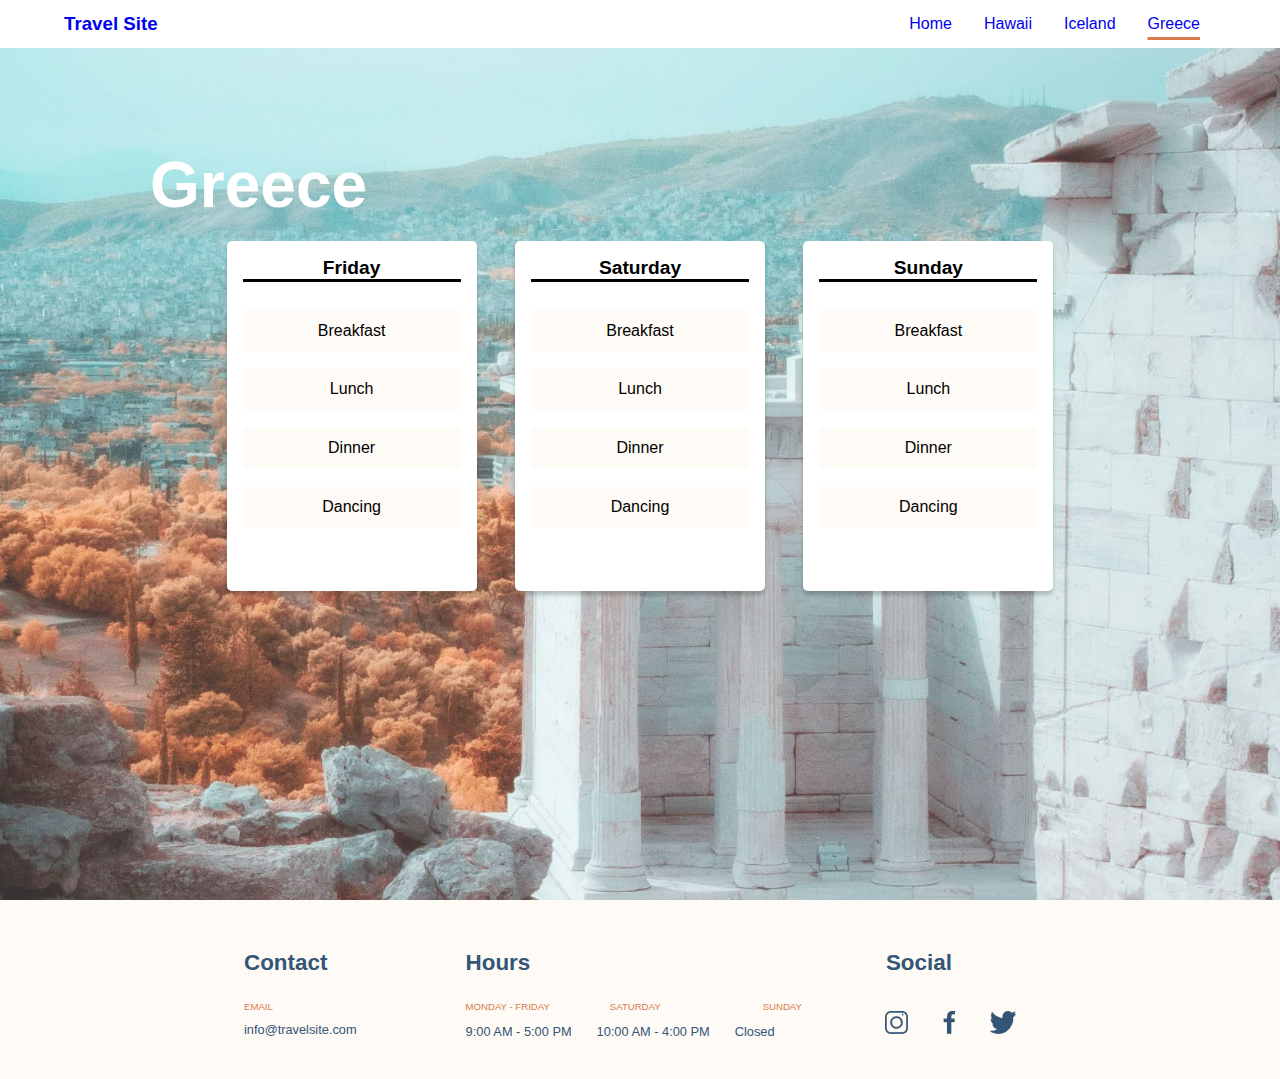
==== pages/greece.html @ 51a12d16 "First commit" ====
<!DOCTYPE html>
<html lang="en">
  <head>
    <meta charset="UTF-8" />
    <meta http-equiv="X-UA-Compatible" content="IE=edge" />
    <meta name="viewport" content="width=device-width, initial-scale=1.0" />
    <title>Destination Greece</title>
    <link rel="stylesheet" href="../css/global.css" />
    <link rel="stylesheet" href="../css/greece.css" />
  </head>
  <body>
    <nav class="nav">
      <div class="travelSite">
        <h3 class="homeButton">
          <a class="homeButton__link" href="../index.html">Travel Site</a>
        </h3>
      </div>
      <ul class="nav__list">
        <li class="nav__list-item-home">
          <a class="nav__list-item-link" href="../index.html">Home</a>
        </li>
        <li class="nav__list-item-hawaii">
          <a class="nav__list-item-link" href="/pages/hawaii.html">Hawaii</a>
        </li>
        <li class="nav__list-item-iceland">
          <a class="nav__list-item-link" href="/pages/iceland.html">Iceland</a>
        </li>
        <li class="nav__list-item-greece">
          <a class="nav__list-item-link" href="/pages/greece.html">Greece</a>
        </li>
      </ul>
    </nav>

    <hero class="hero__greece">
      <div class="hero__greece-block">
        <p class="greece">Greece</p>
      </div>
      <section class="destination">
        <div class="destination__greece">
          <p class="destination__greece-date">Friday</p>
          <p class="destination__greece-p">Breakfast</p>
          <p class="destination__greece-p">Lunch</p>
          <p class="destination__greece-p">Dinner</p>
          <p class="destination__greece-p">Dancing</p>
        </div>
        <div class="destination__greece">
          <p class="destination__greece-date">Saturday</p>
          <p class="destination__greece-p">Breakfast</p>
          <p class="destination__greece-p">Lunch</p>
          <p class="destination__greece-p">Dinner</p>
          <p class="destination__greece-p">Dancing</p>
        </div>
        <div class="destination__greece">
          <p class="destination__greece-date">Sunday</p>
          <p class="destination__greece-p">Breakfast</p>
          <p class="destination__greece-p">Lunch</p>
          <p class="destination__greece-p">Dinner</p>
          <p class="destination__greece-p">Dancing</p>
        </div>
      </section>
    </hero>

    <footer class="footer">
      <div class="footer__block">
        <p class="contact">Contact</p>
        <p class="email">EMAIL</p>
        <p class="email__address">info@travelsite.com</p>
      </div>
      <div class="footer__block">
        <p class="hours">Hours</p>
        <p class="dates">
          <span class="date">MONDAY - FRIDAY</span
          ><span class="sat">SATURDAY</span><span class="sun">SUNDAY</span>
        </p>
        <p>
          <span class="time">9:00 AM - 5:00 PM</span
          ><span class="time">10:00 AM - 4:00 PM</span
          ><span class="time">Closed</span>
        </p>
      </div>
      <div class="footer__block">
        <p class="social">Social</p>
        <div class="socials">
          <img
            class="image"
            src="/assets/images/icon-instagram.png"
            alt="Instagram Logo"
          />
          <img
            class="image"
            src="/assets/images/icon-facebook.png"
            alt="Facebook Logo"
          />
          <img
            class="image"
            src="/assets/images/icon-twitter.png"
            alt="Twitter Logo"
          />
        </div>
      </div>
    </footer>
  </body>
</html>
---- css/global.css ----
* {
  box-sizing: border-box;
  margin: 0;
  padding: 0;
  font-family: Verdana, Geneva, Tahoma, sans-serif;
}

/* FOOTER */
.footer {
  display: flex;
  justify-content: space-evenly;
  background-color: #fefaf5;
  padding: 50px 0px 0px 160px;
}

.contact,
.hours,
.social {
  color: #335576;
  font-weight: 600;
  font-size: 1.4rem;
}

.date {
  padding-right: 60px;
  color: #db7a4e;
  font-size: 0.6rem;
  font-weight: 100;
}

.sat {
  padding-right: 102px;
}

.time,
.email__address {
  padding-right: 25px;
  font-size: 0.8rem;
  color: #335576;
}

.email,
.dates {
  color: #db7a4e;
  font-size: 0.6rem;
  padding: 25px 0 10px 0;
}

.socials {
  display: flex;
  justify-content: center;
  padding-top: 35px;
  padding-left: 25px;
  float: left;
  width: 45%;
  height: 45%;
  object-fit: scale-down;
}

.image {
  overflow: visible;
  padding-right: 35px;
}

/* NAV */
.nav {
  position: fixed;
  display: flex;
  justify-content: space-between;
  align-items: center;
  top: 0;
  background-color: #ffffff;
  width: 100%;
  height: 48px;
}

.homeButton__link {
  text-decoration: none;
}

.homeButton__link:visited {
  color: #335576;
}

.homeButton__link:hover {
  color: purple;
}

.homeButton:hover {
  cursor: pointer;
}

.nav__list {
  display: flex;
  justify-content: flex-end;
  list-style-type: none;
  align-items: center;
  margin-right: 64px;
}

.nav__list-item-link {
  text-decoration: none;
  padding: 16px;
}

.nav__list-item:hover {
  cursor: pointer;
}

.nav__list-item-link:visited {
  color: black;
}

.nav__list-item-link:hover {
  color: purple;
}

.travelSite {
  color: #335576;
  padding-left: 64px;
}
---- css/greece.css ----
.nav__list-item-greece {
  text-decoration: underline solid #db7a4e;
  text-decoration-thickness: 3px;
  text-underline-offset: 8px;
}

.hero__greece {
  height: 100vh;
  width: 100vw;
  background-image: url("../assets/images/greece.jpg");
  background-position: center;
  background-size: cover;
  display: flex;
  flex-direction: column;
  color: white;
  font-weight: bold;
  font-size: 1.5rem;
  padding-top: 48px;
}

.hero__greece-block {
  display: flex;
  margin: 100px 0 0 150px;
  font-size: 4rem;
}

.destination {
  display: flex;
  justify-content: center;
  align-items: center;
}

.destination__greece {
  border-radius: 5px;
  border: 1px solid black 0.2;
  box-shadow: 0 4px 4px rgba(0, 0, 0, 0.2);
  height: 350px;
  width: 250px;
  background-color: white;
  color: black;
  margin: 19.2px;
  display: flex;
  flex-direction: column;
  justify-content: space-between;
  align-items: center;
  font-weight: bold;
  font-size: 1.5rem;
  padding: 16px 16px 64px 16px;
}

.destination__greece-p {
  display: flex;
  justify-content: center;
  align-items: center;
  height: 15%;
  width: 100%;
  background-color: #fefaf5;
  font-size: 1rem;
  font-weight: 100;
}

.destination__greece-date {
  border-bottom: solid black 3px;
  width: 100%;
  text-align: center;
  margin-bottom: 10px;
  font-size: 1.2rem;
}
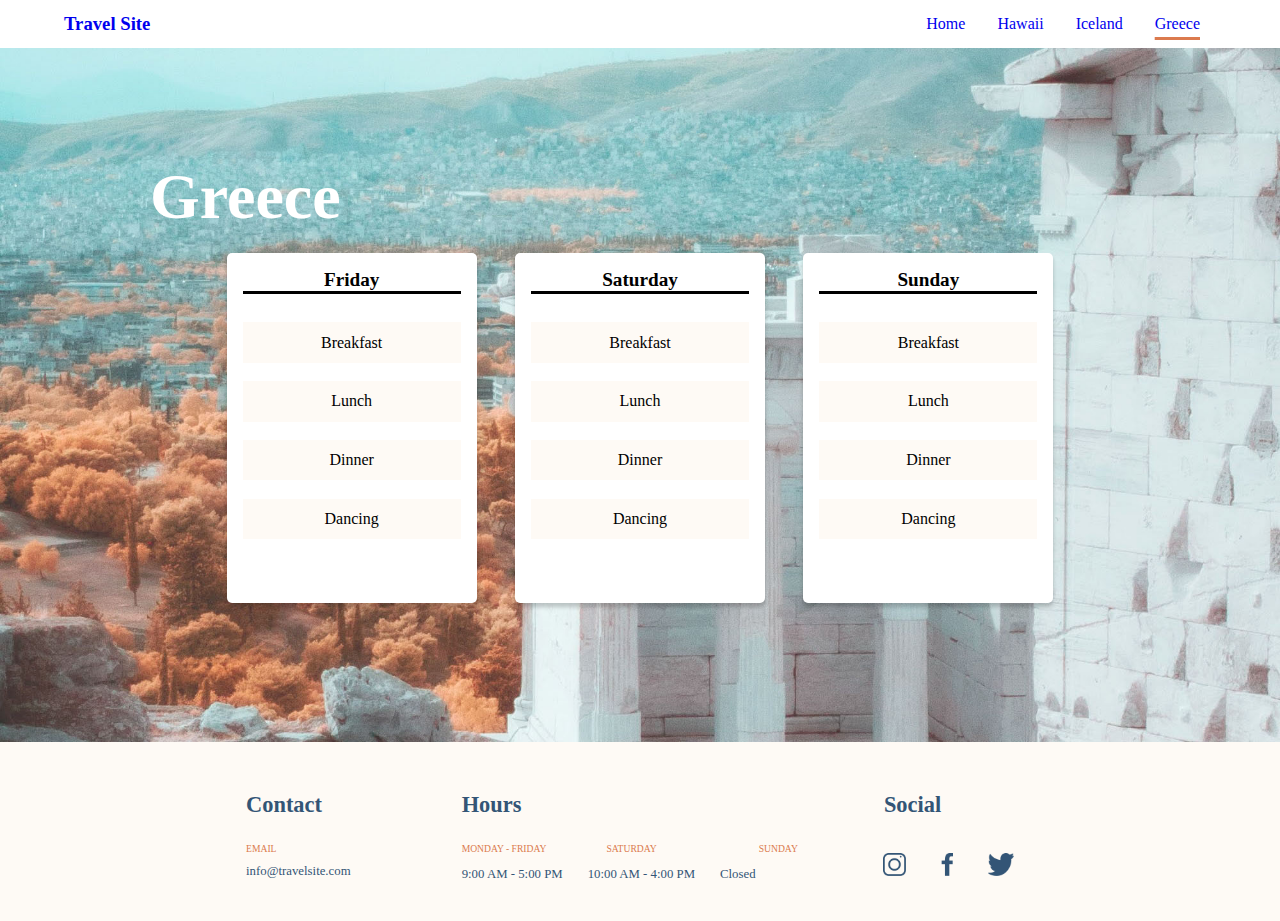
==== commit d3eb7149: "second commit" ====
--- a/pages/greece.html
+++ b/pages/greece.html
@@ -6,7 +6,7 @@
     <meta name="viewport" content="width=device-width, initial-scale=1.0" />
     <title>Destination Greece</title>
     <link rel="stylesheet" href="../css/global.css" />
-    <link rel="stylesheet" href="../css/greece.css" />
+    <link rel="stylesheet" href="../css/destinations.css">
   </head>
   <body>
     <nav class="nav">
@@ -16,13 +16,13 @@
         </h3>
       </div>
       <ul class="nav__list">
-        <li class="nav__list-item-home">
+        <li class="nav__list-item">
           <a class="nav__list-item-link" href="../index.html">Home</a>
         </li>
-        <li class="nav__list-item-hawaii">
+        <li class="nav__list-item">
           <a class="nav__list-item-link" href="/pages/hawaii.html">Hawaii</a>
         </li>
-        <li class="nav__list-item-iceland">
+        <li class="nav__list-item">
           <a class="nav__list-item-link" href="/pages/iceland.html">Iceland</a>
         </li>
         <li class="nav__list-item-greece">
@@ -31,31 +31,31 @@
       </ul>
     </nav>
 
-    <hero class="hero__greece">
-      <div class="hero__greece-block">
+    <hero class="hero__greece hero">
+      <div class="hero__block">
         <p class="greece">Greece</p>
       </div>
       <section class="destination">
-        <div class="destination__greece">
-          <p class="destination__greece-date">Friday</p>
-          <p class="destination__greece-p">Breakfast</p>
-          <p class="destination__greece-p">Lunch</p>
-          <p class="destination__greece-p">Dinner</p>
-          <p class="destination__greece-p">Dancing</p>
+        <div class="destination__cards">
+          <p class="destination__date">Friday</p>
+          <p class="destination__itinerary">Breakfast</p>
+          <p class="destination__itinerary">Lunch</p>
+          <p class="destination__itinerary">Dinner</p>
+          <p class="destination__itinerary">Dancing</p>
         </div>
-        <div class="destination__greece">
-          <p class="destination__greece-date">Saturday</p>
-          <p class="destination__greece-p">Breakfast</p>
-          <p class="destination__greece-p">Lunch</p>
-          <p class="destination__greece-p">Dinner</p>
-          <p class="destination__greece-p">Dancing</p>
+        <div class="destination__cards">
+          <p class="destination__date">Saturday</p>
+          <p class="destination__itinerary">Breakfast</p>
+          <p class="destination__itinerary">Lunch</p>
+          <p class="destination__itinerary">Dinner</p>
+          <p class="destination__itinerary">Dancing</p>
         </div>
-        <div class="destination__greece">
-          <p class="destination__greece-date">Sunday</p>
-          <p class="destination__greece-p">Breakfast</p>
-          <p class="destination__greece-p">Lunch</p>
-          <p class="destination__greece-p">Dinner</p>
-          <p class="destination__greece-p">Dancing</p>
+        <div class="destination__cards">
+          <p class="destination__date">Sunday</p>
+          <p class="destination__itinerary">Breakfast</p>
+          <p class="destination__itinerary">Lunch</p>
+          <p class="destination__itinerary">Dinner</p>
+          <p class="destination__itinerary">Dancing</p>
         </div>
       </section>
     </hero>
--- a/css/global.css
+++ b/css/global.css
@@ -2,7 +2,74 @@
   box-sizing: border-box;
   margin: 0;
   padding: 0;
-  font-family: Verdana, Geneva, Tahoma, sans-serif;
+  font-family: Verdana;
+}
+
+/* NAV */
+.nav {
+  position: fixed;
+  display: flex;
+  justify-content: space-between;
+  align-items: center;
+  top: 0;
+  background-color: #ffffff;
+  width: 100%;
+  height: 48px;
+}
+
+.nav__list-item-hawaii,
+.nav__list-item-greece,
+.nav__list-item-iceland,
+.nav__list-item-home {
+  text-decoration: underline solid #db7a4e;
+  text-decoration-thickness: 3px;
+  text-underline-offset: 8px;
+}
+
+.homeButton__link {
+  text-decoration: none;
+}
+
+.homeButton__link:visited {
+  color: #335576;
+}
+
+.homeButton__link:hover {
+  color: purple;
+}
+
+.homeButton:hover {
+  cursor: pointer;
+}
+
+.nav__list {
+  display: flex;
+  justify-content: flex-end;
+  list-style-type: none;
+  align-items: center;
+  margin-right: 64px;
+}
+
+.nav__list-item-link {
+  text-decoration: none;
+  padding: 16px;
+}
+
+.nav__list-item:hover {
+  cursor: pointer;
+}
+
+.nav__list-item-link:visited {
+  color: black;
+}
+
+.nav__list-item-link:hover {
+  color: purple;
+}
+
+.travelSite {
+  color: #335576;
+  padding-left: 64px;
 }
 
 /* FOOTER */
@@ -61,61 +128,3 @@
   overflow: visible;
   padding-right: 35px;
 }
-
-/* NAV */
-.nav {
-  position: fixed;
-  display: flex;
-  justify-content: space-between;
-  align-items: center;
-  top: 0;
-  background-color: #ffffff;
-  width: 100%;
-  height: 48px;
-}
-
-.homeButton__link {
-  text-decoration: none;
-}
-
-.homeButton__link:visited {
-  color: #335576;
-}
-
-.homeButton__link:hover {
-  color: purple;
-}
-
-.homeButton:hover {
-  cursor: pointer;
-}
-
-.nav__list {
-  display: flex;
-  justify-content: flex-end;
-  list-style-type: none;
-  align-items: center;
-  margin-right: 64px;
-}
-
-.nav__list-item-link {
-  text-decoration: none;
-  padding: 16px;
-}
-
-.nav__list-item:hover {
-  cursor: pointer;
-}
-
-.nav__list-item-link:visited {
-  color: black;
-}
-
-.nav__list-item-link:hover {
-  color: purple;
-}
-
-.travelSite {
-  color: #335576;
-  padding-left: 64px;
-}
--- a/css/destinations.css
+++ b/css/destinations.css
@@ -0,0 +1,78 @@
+/* hawaii */
+.hero__hawaii {
+  background-image: url("../assets/images/hawaii.jpg");
+}
+
+/* greece */
+.hero__greece {
+  background-image: url("../assets/images/greece.jpg");
+}
+
+/* iceland */
+.hero__iceland {
+  background-image: url("../assets/images/iceland.jpg");
+}
+
+/* all destinations */
+.hero__block {
+  display: flex;
+  margin: 100px 0 0 150px;
+  font-size: 4rem;
+}
+
+.hero {
+  height: 100%;
+  width: 100%;
+  background-position: center;
+  background-size: cover;
+  display: flex;
+  flex-direction: column;
+  color: white;
+  font-weight: bold;
+  font-size: 1.5rem;
+  padding-top: 60px;
+  padding-bottom: 120px;
+}
+
+.destination {
+  display: flex;
+  justify-content: center;
+  align-items: center;
+}
+
+.destination__cards {
+  border-radius: 5px;
+  border: 1px solid black 0.2;
+  box-shadow: 0 4px 4px rgba(0, 0, 0, 0.2);
+  height: 350px;
+  width: 250px;
+  background-color: white;
+  color: black;
+  margin: 19.2px;
+  display: flex;
+  flex-direction: column;
+  justify-content: space-between;
+  align-items: center;
+  font-weight: bold;
+  font-size: 1.5rem;
+  padding: 16px 16px 64px 16px;
+}
+
+.destination__itinerary {
+  display: flex;
+  justify-content: center;
+  align-items: center;
+  height: 15%;
+  width: 100%;
+  background-color: #fefaf5;
+  font-size: 1rem;
+  font-weight: 100;
+}
+
+.destination__date {
+  border-bottom: solid black 3px;
+  width: 100%;
+  text-align: center;
+  margin-bottom: 10px;
+  font-size: 1.2rem;
+}
